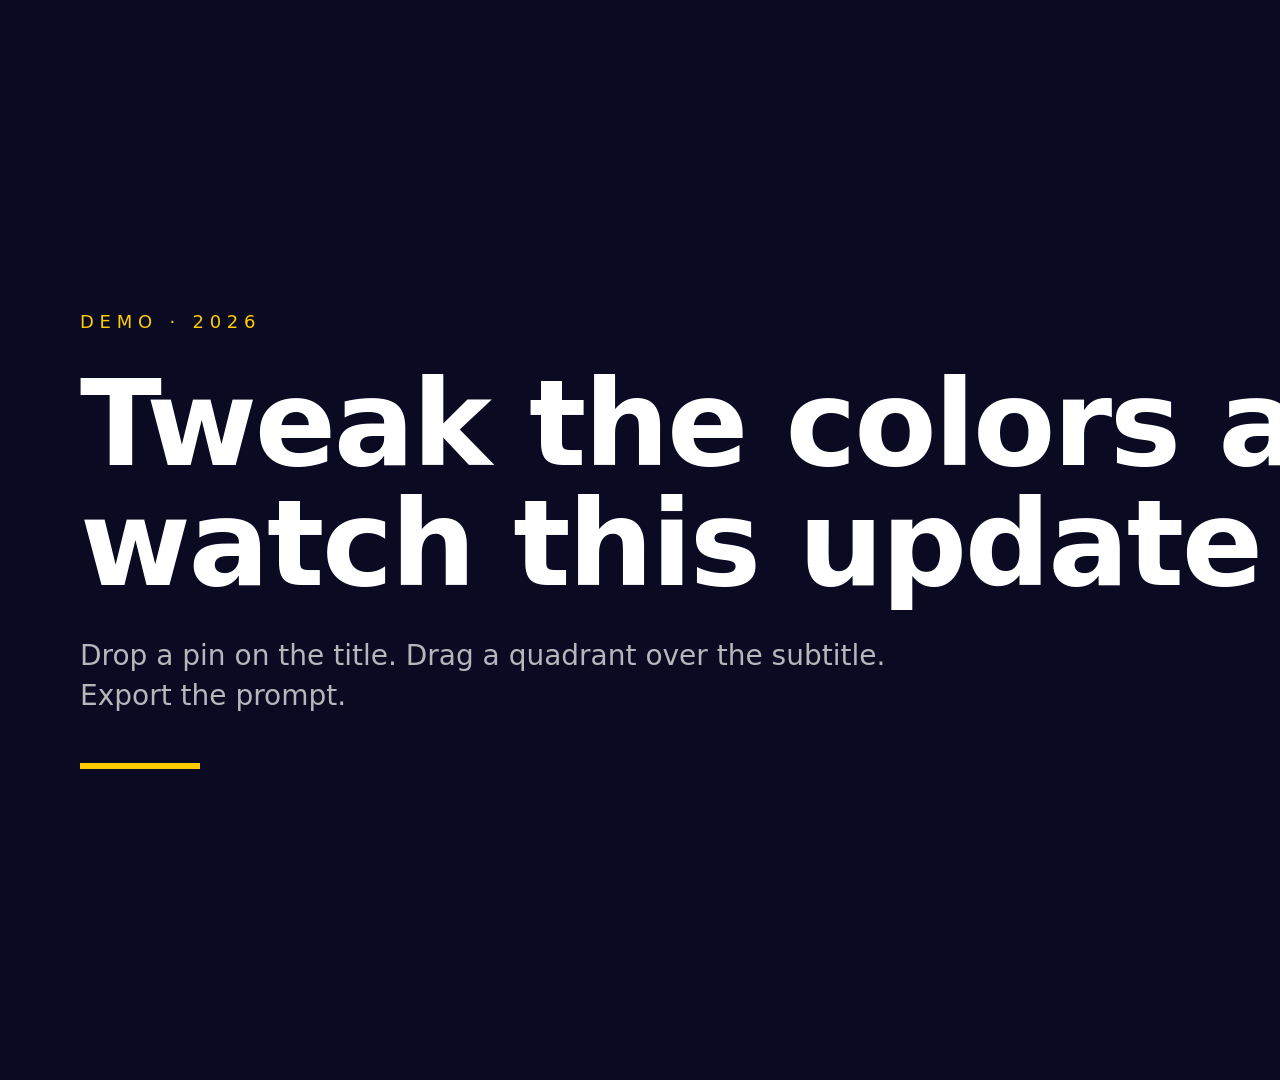
==== assets/playground-template/_example/demo-a.html @ 1dae2b17 "Initial release: tweak-design v3 A Claude Code skill that opens a local design-review playground for" ====
<!DOCTYPE html>
<html lang="en">
<head>
<meta charset="UTF-8">
<title>Demo A</title>
<style>
  :root {
    --demo-bg: #0a0a23;
    --demo-accent: #FFCC00;
    --demo-text: #ffffff;
    --demo-title-size: 120px;
    --demo-padding: 80px;
    --demo-align: flex-start;
    --demo-text-align: left;
  }
  * { box-sizing: border-box; margin: 0; padding: 0; }
  html, body { width: 1920px; height: 1080px; overflow: hidden; font-family: 'Inter', system-ui, sans-serif; }
  .stage {
    width: 100%; height: 100%;
    background: var(--demo-bg);
    color: var(--demo-text);
    padding: var(--demo-padding);
    display: flex;
    flex-direction: column;
    justify-content: center;
    align-items: var(--demo-align);
    text-align: var(--demo-text-align);
  }
  .eyebrow {
    font-size: 18px;
    letter-spacing: 0.32em;
    text-transform: uppercase;
    color: var(--demo-accent);
    margin-bottom: 32px;
  }
  .title {
    font-size: var(--demo-title-size);
    font-weight: 700;
    line-height: 1;
    letter-spacing: -0.02em;
    margin-bottom: 32px;
    max-width: 1500px;
  }
  .subtitle {
    font-size: 28px;
    line-height: 1.4;
    color: var(--demo-text);
    opacity: 0.7;
    max-width: 900px;
  }
  .accent-bar {
    margin-top: 48px;
    width: 120px;
    height: 6px;
    background: var(--demo-accent);
  }
</style>
</head>
<body>
  <div class="stage">
    <div class="eyebrow">Demo · 2026</div>
    <h1 class="title">Tweak the colors and watch this update live.</h1>
    <p class="subtitle">Drop a pin on the title. Drag a quadrant over the subtitle. Export the prompt.</p>
    <div class="accent-bar"></div>
  </div>
</body>
</html>
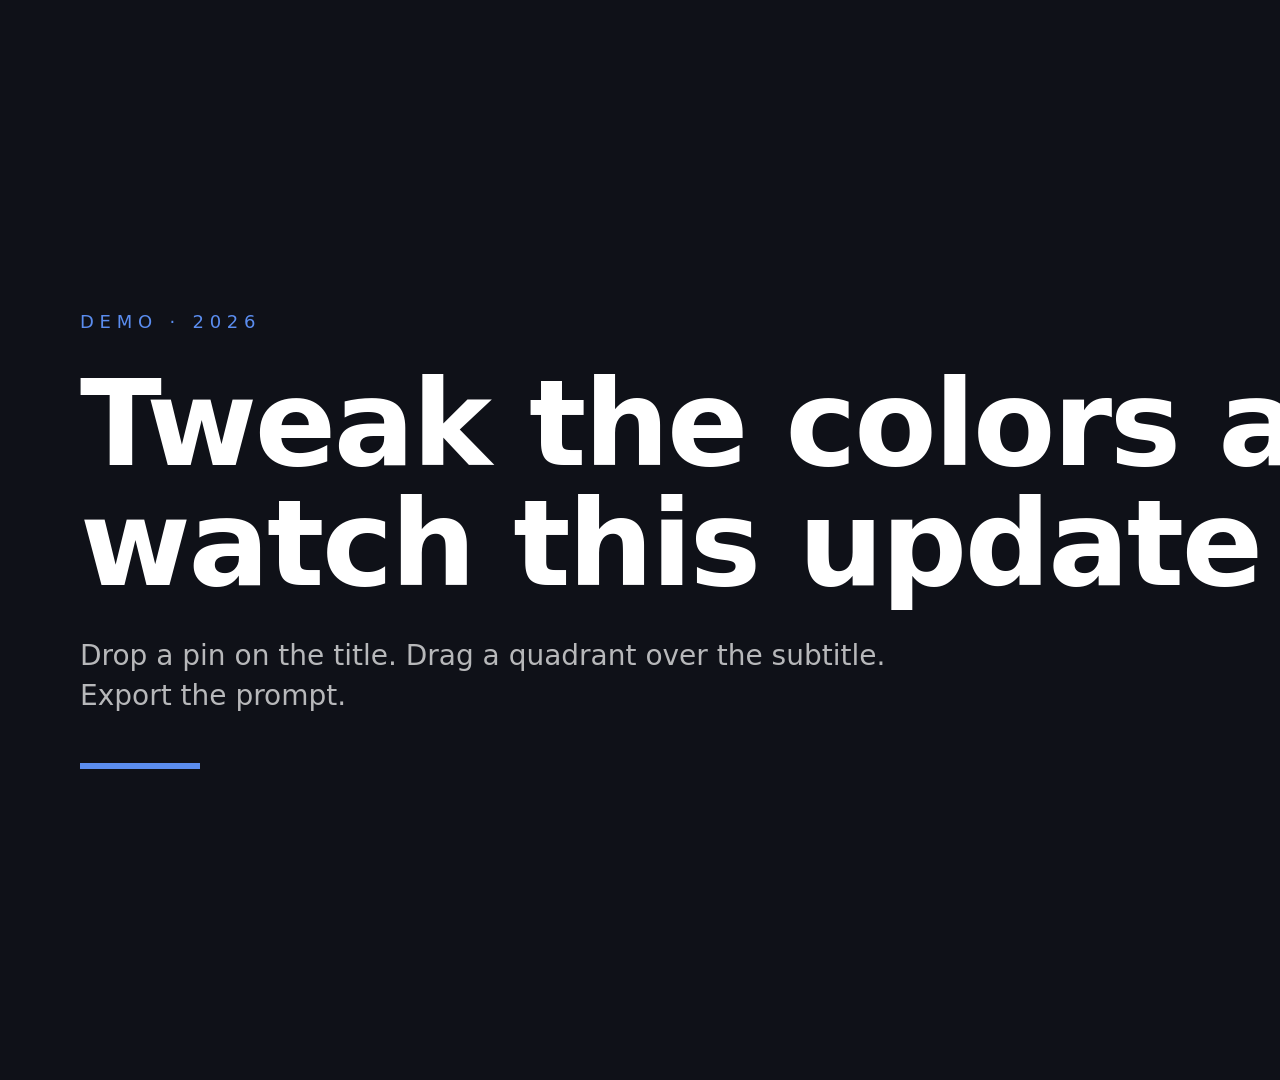
==== commit 46dd9f44: "v3.1: remove brand contamination, add 'Defaults: ask first' principle - Strip all FFCC00/Brave/Brave" ====
--- a/assets/playground-template/_example/demo-a.html
+++ b/assets/playground-template/_example/demo-a.html
@@ -5,8 +5,9 @@
 <title>Demo A</title>
 <style>
   :root {
-    --demo-bg: #0a0a23;
-    --demo-accent: #FFCC00;
+    /* overridden above */
+    --demo-accent: #5B8DEF;
+    --demo-bg: #0F1118;
     --demo-text: #ffffff;
     --demo-title-size: 120px;
     --demo-padding: 80px;
